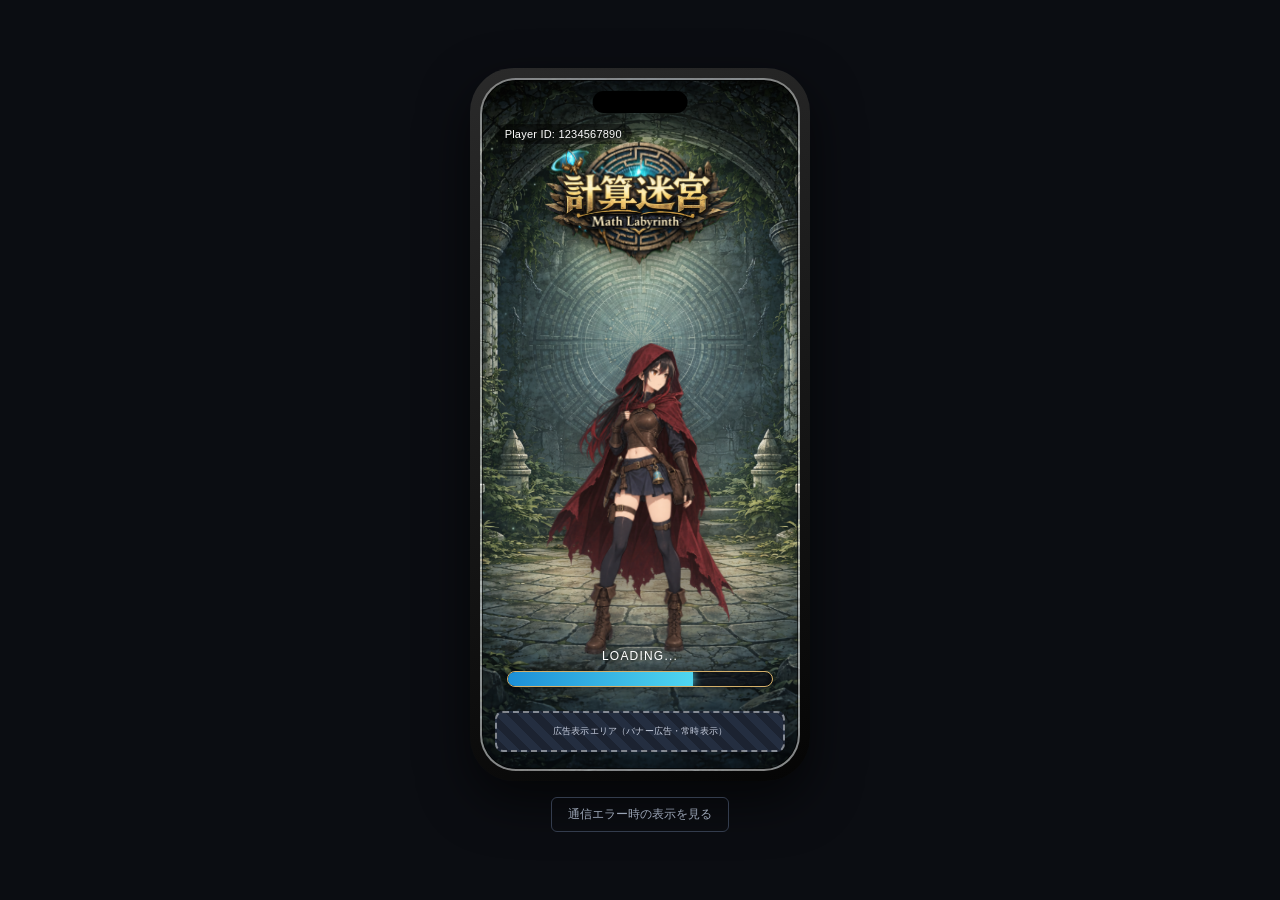
==== docs/screen-design/html-image/01-title/index.html @ 2b152027 "✨feat: ストーリー画面の詳細設計、画面モックアップ用スキルとHTMLモックアップを追加 - 10-story.mdのユースケース・画面遷移・取得/送信要素・例外処理を記入 - building-" ====
<!DOCTYPE html>
<html lang="ja">
<head>
<meta charset="UTF-8">
<meta name="viewport" content="width=device-width, initial-scale=1.0">
<title>01 タイトル画面</title>
<link rel="stylesheet" href="style.css">
</head>
<body>

<div class="phone">
  <div class="phone-screen" style="background-image:url('../assets/background.png');">

    <!-- サイレントログイン完了時に表示される -->
    <div class="player-id" id="playerId" hidden>
      Player ID: <span id="playerIdValue">-</span>
    </div>

    <img class="logo" src="../assets/logo.png" alt="計算迷宮 Math Labyrinth ロゴ">
    <img class="character" src="../assets/character.png" alt="キャラクター">

    <!-- ローディング中 と START表示 を切り替える領域 -->
    <div class="bottom-area">
      <div class="loading-block" id="loadingBlock">
        <p class="loading-label">LOADING...</p>
        <div class="loading-bar-frame">
          <div class="loading-bar-fill" id="loadingBarFill"></div>
        </div>
      </div>

      <button class="start-button" id="startButton" hidden>
        <span class="deco">◈</span>
        <span>START</span>
        <span class="deco">◈</span>
      </button>
    </div>

    <!-- バナー広告エリア（要件定義 3.4: 画面下部に常時表示） -->
    <div class="banner-ad">広告表示エリア（バナー広告・常時表示）</div>

    <!-- 通信失敗時のエラーモーダル（普段は非表示。広告エリアより上に重ねて画面全体を覆う） -->
    <div class="modal-overlay" id="errorModal" hidden>
      <div class="modal-box">
        <div class="modal-icon">⚠</div>
        <p class="modal-message" id="errorMessage">通信に失敗しました</p>
        <button class="reconnect-button" id="reconnectButton">
          <span class="reload-icon">⟳</span> 再接続
        </button>
      </div>
    </div>

  </div>

</div>

<!-- 押すとエラーモーダルを表示できる確認用ボタン -->
<button class="error-toggle" id="errorToggle">通信エラー時の表示を見る</button>

<script src="script.js"></script>
</body>
</html>
---- docs/screen-design/html-image/01-title/style.css ----
/* ==========================================================
   調整用の変数（色やサイズを変えたいときはここを編集）
   ========================================================== */
:root {
  --gold: #d4af6a;
  --gold-bright: #f4d98a;
  --cyan: #4fd6f0;

  --phone-width: 340px;   /* スマホ枠の幅 */
  --logo-width: 78%;      /* ロゴの横幅（枠に対する割合） */
  --character-height: 46%; /* キャラクターの高さ（枠に対する割合） */
}

* {
  box-sizing: border-box;
}

body {
  margin: 0;
  min-height: 100vh;
  display: flex;
  flex-direction: column;
  align-items: center;
  justify-content: center;
  gap: 16px;
  background: #0b0d12;
  font-family: "Hiragino Kaku Gothic ProN", "Yu Gothic", "Meiryo", sans-serif;
  padding: 24px 12px;
}

/* ============ スマホフレーム ============ */

.phone {
  width: min(92vw, var(--phone-width));
  border-radius: 44px; /* iPhone16の角丸に近づける */
  padding: 10px;
  background: linear-gradient(160deg, #2a2a2a, #050505);
  box-shadow: 0 20px 50px rgba(0, 0, 0, 0.6);
}

/* ゲーム画面＋広告エリアを含む「画面」全体。iPhone16の論理解像度(393×852pt)を基準にした比率 */
.phone-screen {
  position: relative;
  width: 100%;
  aspect-ratio: 393 / 852;
  border-radius: 36px;
  overflow: hidden;
  background-size: cover;
  background-position: center;
  background-color: #10131a;
  border: 2px solid rgba(255, 255, 255, 0.5); /* 画面の境界線 */
  box-shadow: inset 0 0 0 1px rgba(0, 0, 0, 0.6);
}

/* Dynamic Island（iPhone16の見た目に寄せるための装飾） */
.phone-screen::before {
  content: "";
  position: absolute;
  top: 1.6%;
  left: 50%;
  transform: translateX(-50%);
  width: 30%;
  height: 3.2%;
  background: #000;
  border-radius: 999px;
  z-index: 5;
}

/* バナー広告エリア。画面の内側・最下部に常時表示する帯として配置する */
.banner-ad {
  position: absolute;
  left: 4%;
  right: 4%;
  bottom: 2.5%;
  height: 6%; /* 320x50相当のバナー比率に近いサイズ感 */
  border-radius: 8px;
  border: 2px dashed rgba(255, 255, 255, 0.45);
  background: repeating-linear-gradient(
    45deg,
    #1c2331,
    #1c2331 8px,
    #242e40 8px,
    #242e40 16px
  );
  display: flex;
  align-items: center;
  justify-content: center;
  text-align: center;
  padding: 4px 8px;
  color: #c7cede;
  font-size: 9px;
  letter-spacing: 0.02em;
  line-height: 1.3;
}

/* Dynamic Islandの下に十分な余白を空けて配置し、重ならないようにする */
.player-id {
  position: absolute;
  top: 6.5%;
  left: 4%;
  font-size: 11px;
  color: #fff;
  background: rgba(0, 0, 0, 0.45);
  padding: 4px 10px;
  border-radius: 20px;
  letter-spacing: 0.02em;
  white-space: nowrap;
}

.logo {
  position: absolute;
  top: 6%;
  left: 50%;
  transform: translateX(-50%);
  width: var(--logo-width);
  filter: drop-shadow(0 4px 10px rgba(0, 0, 0, 0.6));
}

.character {
  position: absolute;
  bottom: 16%;
  left: 50%;
  transform: translateX(-50%);
  height: var(--character-height);
  filter: drop-shadow(0 8px 14px rgba(0, 0, 0, 0.5));
}

.bottom-area {
  position: absolute;
  bottom: 12%; /* 下の広告エリアと重ならないよう余白を確保 */
  left: 8%;
  right: 8%;
  display: flex;
  align-items: center;
  justify-content: center;
}

/* --- ローディング --- */

.loading-block {
  width: 100%;
  text-align: center;
}

.loading-label {
  margin: 0 0 8px;
  font-size: 12px;
  letter-spacing: 0.1em;
  color: #fff;
  text-shadow: 0 0 6px rgba(0, 0, 0, 0.8);
}

.loading-bar-frame {
  height: 16px;
  border-radius: 10px;
  border: 1.5px solid var(--gold);
  background: rgba(10, 14, 22, 0.7);
  overflow: hidden;
  box-shadow: 0 0 8px rgba(0, 0, 0, 0.5), inset 0 0 4px rgba(0, 0, 0, 0.6);
}

.loading-bar-fill {
  height: 100%;
  width: 0%;
  background: linear-gradient(90deg, #1c8fd6, var(--cyan));
  box-shadow: 0 0 10px var(--cyan);
  transition: width 0.4s ease;
}

/* --- STARTボタン --- */

.start-button {
  width: 100%;
  align-items: center;
  justify-content: center;
  gap: 10px;
  padding: 10px 0;
  background: rgba(8, 14, 24, 0.55);
  border: 1.5px solid var(--gold);
  border-radius: 999px;
  color: var(--gold-bright);
  font-size: 18px;
  font-weight: bold;
  letter-spacing: 0.15em;
  cursor: pointer;
  animation: pulse 1.8s ease-in-out infinite;
}

.start-button .deco {
  color: var(--cyan);
  font-size: 14px;
}

/* [hidden] より display:flex が勝ってしまい常時表示になるのを防ぐ */
.start-button:not([hidden]) {
  display: flex;
}

@keyframes pulse {
  0%, 100% { box-shadow: 0 0 10px rgba(79, 214, 240, 0.25); }
  50% { box-shadow: 0 0 22px rgba(79, 214, 240, 0.55); }
}

/* --- エラーモーダル --- */

.modal-overlay {
  position: absolute;
  inset: 0;
  background: rgba(0, 0, 0, 0.55);
  align-items: center;
  justify-content: center;
  padding: 10%;
}

/* [hidden] より display:flex が勝ってしまい常時表示になるのを防ぐ */
.modal-overlay:not([hidden]) {
  display: flex;
}

.modal-box {
  width: 100%;
  background: linear-gradient(160deg, #232935, #12151c);
  border: 1.5px solid var(--gold);
  border-radius: 10px;
  padding: 28px 18px 20px;
  text-align: center;
  box-shadow: 0 10px 30px rgba(0, 0, 0, 0.6);
}

.modal-icon {
  width: 44px;
  height: 44px;
  margin: -50px auto 14px;
  border-radius: 50%;
  background: radial-gradient(circle, #1c8fd6, #0c3a5c);
  border: 1.5px solid var(--gold);
  display: flex;
  align-items: center;
  justify-content: center;
  font-size: 20px;
  color: var(--cyan);
}

.modal-message {
  margin: 0 0 16px;
  font-size: 13px;
  color: #e8ecf1;
}

.reconnect-button {
  display: inline-flex;
  align-items: center;
  gap: 6px;
  padding: 8px 20px;
  background: rgba(20, 40, 60, 0.7);
  border: 1px solid var(--cyan);
  border-radius: 6px;
  color: var(--cyan);
  font-size: 13px;
  cursor: pointer;
}

/* ============ エラー表示トグル ============ */

.error-toggle {
  padding: 8px 16px;
  background: transparent;
  border: 1px solid #333c4d;
  border-radius: 6px;
  color: #9aa4b5;
  font-size: 12px;
  cursor: pointer;
}

.error-toggle:hover {
  border-color: var(--gold);
  color: var(--gold-bright);
}
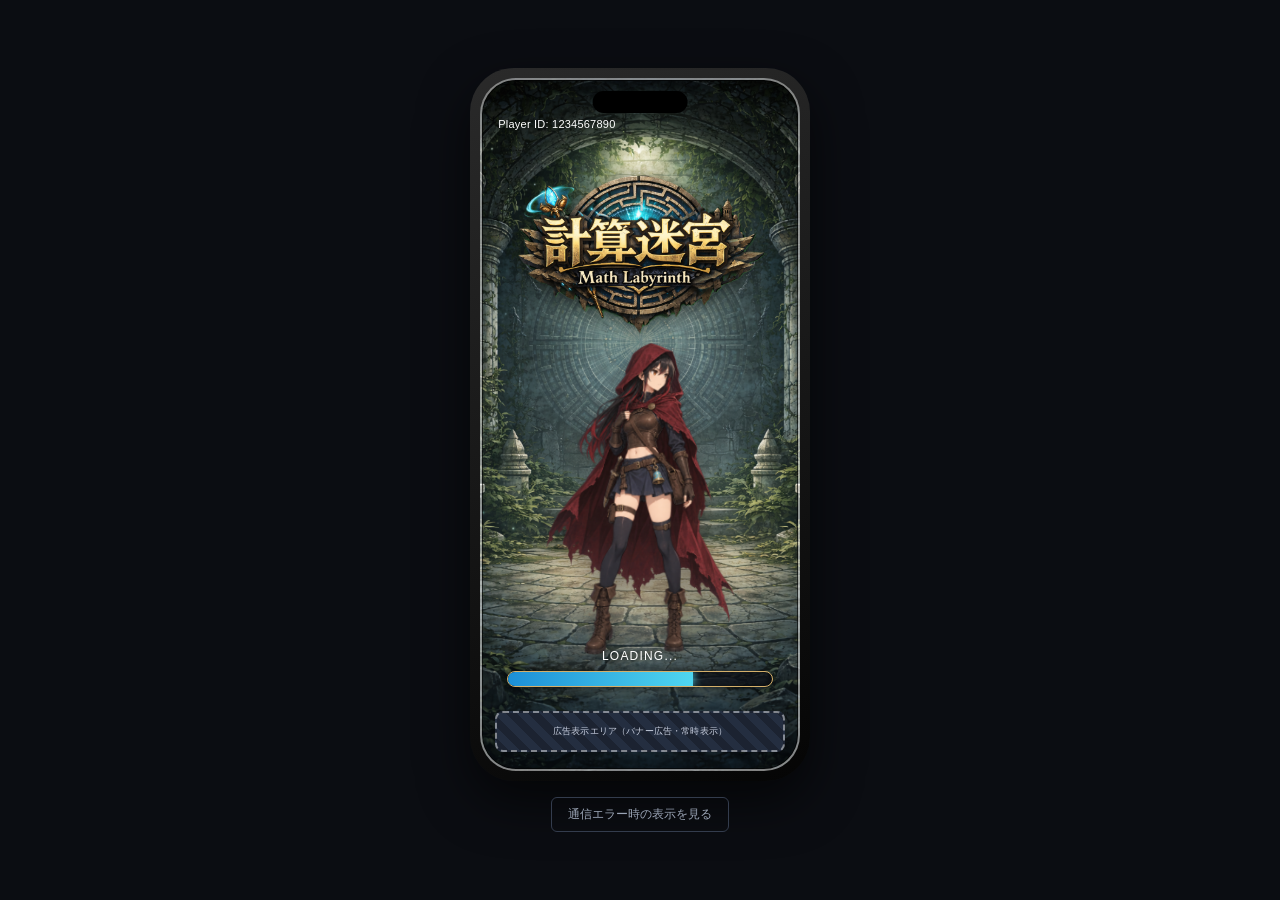
==== commit 770a6b63: "✨feat: 02・03・05を羊皮紙デザインに刷新し、全画面を共通スタイルへ寄せる 全画面: 各 index.html から common/chrome.css を読み込み、style.css から" ====
--- a/docs/screen-design/html-image/01-title/index.html
+++ b/docs/screen-design/html-image/01-title/index.html
@@ -4,6 +4,7 @@
 <meta charset="UTF-8">
 <meta name="viewport" content="width=device-width, initial-scale=1.0">
 <title>01 タイトル画面</title>
+<link rel="stylesheet" href="../common/chrome.css">
 <link rel="stylesheet" href="style.css">
 </head>
 <body>
@@ -43,9 +44,9 @@
       <div class="modal-box">
         <div class="modal-icon">⚠</div>
         <p class="modal-message" id="errorMessage">通信に失敗しました</p>
-        <button class="reconnect-button" id="reconnectButton">
-          <span class="reload-icon">⟳</span> 再接続
-        </button>
+        <div class="modal-actions">
+          <button class="modal-button" id="reconnectButton"><span class="reload-icon">⟳</span> 再接続</button>
+        </div>
       </div>
     </div>
 
@@ -54,7 +55,9 @@
 </div>
 
 <!-- 押すとエラーモーダルを表示できる確認用ボタン -->
-<button class="error-toggle" id="errorToggle">通信エラー時の表示を見る</button>
+<div class="preview-buttons">
+  <button class="preview-toggle" id="errorToggle">通信エラー時の表示を見る</button>
+</div>
 
 <script src="script.js"></script>
 </body>
--- a/docs/screen-design/html-image/common/chrome.css
+++ b/docs/screen-design/html-image/common/chrome.css
@@ -0,0 +1,605 @@
+/* ==========================================================
+   全画面で共通のスタイル
+   各画面の index.html から、画面固有の style.css より先に読み込む。
+
+   ここに置くもの: 色とスマホ枠の変数、スマホフレーム、バナー広告、
+   上部バー、通知（トースト）、モーダル、確認用ボタン
+   各画面に置くもの: その画面にしかない要素と、その配置
+   ========================================================== */
+
+/* ==========================================================
+   調整用の変数（色やサイズを変えたいときはここを編集）
+   ========================================================== */
+:root {
+  --gold: #d4af6a;
+  --gold-bright: #f4d98a;
+  --cyan: #4fd6f0;
+  --red: #e2637a;
+  --green: #5fd88a;
+
+  /* 羊皮紙（名前欄・通貨欄・メニューなどの紙面） */
+  --parchment: #ead9b4;
+  --parchment-deep: #cdb083;
+  --parchment-edge: #8a6a3c;
+  --parchment-ink: #4a3520;
+  --parchment-ink-sub: #6f5a3c;
+
+  /* 冒険譚らしい極太明朝。読み込みは各画面の index.html の Google Fonts */
+  --font-heading: "Kaisei Tokumin", "Shippori Mincho B1", "Yu Mincho", "Hiragino Mincho ProN", serif;
+  --font-body: "Shippori Mincho B1", "Yu Mincho", "Hiragino Mincho ProN", serif;
+
+  --phone-width: 340px; /* スマホ枠の幅 */
+}
+
+* {
+  box-sizing: border-box;
+}
+
+body {
+  margin: 0;
+  min-height: 100vh;
+  display: flex;
+  flex-direction: column;
+  align-items: center;
+  justify-content: center;
+  gap: 16px;
+  background: #0b0d12;
+  font-family: "Hiragino Kaku Gothic ProN", "Yu Gothic", "Meiryo", sans-serif;
+  padding: 24px 12px;
+}
+
+/* ==========================================================
+   共通クロム（.phone 〜 .banner-ad まで）
+   どの画面でもほぼそのまま使う部分。詳しい理由は SKILL.md 参照。
+   ========================================================== */
+
+.phone {
+  width: min(92vw, var(--phone-width));
+  border-radius: 44px; /* iPhone16の角丸に近づける */
+  padding: 10px;
+  background: linear-gradient(160deg, #2a2a2a, #050505);
+  box-shadow: 0 20px 50px rgba(0, 0, 0, 0.6);
+}
+
+/* 画面全体。iPhone16の論理解像度(393×852pt)を基準にした比率 */
+.phone-screen {
+  position: relative;
+  width: 100%;
+  aspect-ratio: 393 / 852;
+  border-radius: 36px;
+  overflow: hidden;
+  background-size: cover;
+  background-position: center;
+  background-color: #10131a;
+  border: 2px solid rgba(255, 255, 255, 0.5); /* 画面の境界線 */
+  box-shadow: inset 0 0 0 1px rgba(0, 0, 0, 0.6);
+}
+
+/* Dynamic Island（iPhone16の見た目に寄せるための装飾） */
+.phone-screen::before {
+  content: "";
+  position: absolute;
+  top: 1.6%;
+  left: 50%;
+  transform: translateX(-50%);
+  width: 30%;
+  height: 3.2%;
+  background: #000;
+  border-radius: 999px;
+  z-index: 5;
+}
+
+/* 画面全体に暗幕をかけて内容を読みやすくする（背景画像が明るい画面用） */
+.screen-scrim {
+  position: absolute;
+  inset: 0;
+  background: rgba(6, 9, 14, 0.62);
+}
+
+/* バナー広告エリア。画面の内側・最下部に常時表示する帯として配置する */
+.banner-ad {
+  position: absolute;
+  left: 4%;
+  right: 4%;
+  bottom: 2.5%;
+  height: 6%; /* 320x50相当のバナー比率に近いサイズ感 */
+  border-radius: 8px;
+  border: 2px dashed rgba(255, 255, 255, 0.45);
+  background: repeating-linear-gradient(
+    45deg,
+    #1c2331,
+    #1c2331 8px,
+    #242e40 8px,
+    #242e40 16px
+  );
+  display: flex;
+  align-items: center;
+  justify-content: center;
+  text-align: center;
+  padding: 4px 8px;
+  color: #c7cede;
+  font-size: 9px;
+  letter-spacing: 0.02em;
+  line-height: 1.3;
+}
+
+/* ==========================================================
+   共通パーツ（上部バー・通知・モーダル）
+   Dynamic Island（top 1.6%〜4.8%）の下に余白を空けて配置する
+   ========================================================== */
+
+.top-bar {
+  position: absolute;
+  top: 6.5%;
+  left: 4%;
+  right: 4%;
+  display: flex;
+  align-items: center;
+  justify-content: space-between;
+  gap: 8px;
+  z-index: 3;
+}
+
+.back-button {
+  display: flex;
+  align-items: center;
+  gap: 4px;
+  padding: 6px 12px;
+  background: rgba(0, 0, 0, 0.5);
+  border: 1.5px solid var(--gold);
+  border-radius: 999px;
+  color: var(--gold-bright);
+  font-size: 12px;
+  white-space: nowrap;
+  cursor: pointer;
+}
+
+.screen-title {
+  position: absolute;
+  top: 6.5%;
+  left: 5%;
+  transform: translateX(10%);
+  margin: 0;
+  font-size: 30px;
+  letter-spacing: 0.12em;
+  color: var(--gold-bright);
+  text-shadow: 0 2px 6px rgba(0, 0, 0, 0.8);
+  z-index: 2;
+}
+
+/* ==========================================================
+   本文領域
+   上部バーとバナー広告の間を埋める一枚の箱。
+   絶対配置はこの箱だけにして、中身は通常のフローで縦に積む。
+   要素を足すときは子要素を1つ増やすだけでよく、% の再調整が要らない。
+
+   縦の余りをどこに吸わせるかは flex: 1 を付けた要素で決める
+   （03ではモード一覧が伸び縮みし、下のボタンは常に最下部に残る）。
+   ========================================================== */
+
+.screen-body {
+  position: absolute;
+  top: 12%; /* 上部バー（top 6.5%）の下 */
+  left: 4%;
+  right: 4%;
+  bottom: 10%; /* バナー広告（bottom 2.5% + height 6%）の上 */
+  display: flex;
+  flex-direction: column;
+  gap: 10px;
+  z-index: 2;
+}
+
+/* 本文領域の中では、見出しも通常のフローに戻す */
+.screen-body .screen-title {
+  position: static;
+  transform: none;
+  text-align: center;
+}
+
+/* 本文領域の中でスクロールする箱は、端末の細いスクロールバーに寄せる */
+.screen-body ::-webkit-scrollbar {
+  width: 4px;
+}
+
+.screen-body ::-webkit-scrollbar-track {
+  background: transparent;
+}
+
+.screen-body ::-webkit-scrollbar-thumb {
+  border-radius: 999px;
+  background: rgba(92, 58, 22, 0.55); /* 羊皮紙の上でも暗い背景の上でも見える茶 */
+}
+
+/* 見出しの下に添える一文 */
+.screen-detail {
+  margin: -4px 0 0;
+  font-size: 10px;
+  line-height: 1.5;
+  color: #c7cede;
+  text-align: center;
+  text-shadow: 0 1px 4px rgba(0, 0, 0, 0.9);
+}
+
+.currency-badges {
+  display: flex;
+  gap: 6px;
+}
+
+.currency-badge {
+  display: flex;
+  align-items: center;
+  gap: 4px;
+  padding: 6px 10px;
+  background: rgba(0, 0, 0, 0.5);
+  border: 1.5px solid var(--gold);
+  border-radius: 999px;
+  color: #fff;
+  font-size: 12px;
+  white-space: nowrap;
+}
+
+.currency-icon.coin {
+  color: var(--gold-bright);
+}
+
+.currency-icon.gem {
+  color: var(--cyan);
+}
+
+/* ==========================================================
+   羊皮紙パーツ
+   名前欄・通貨欄・メニューなど、古い紙の質感で見せたい箱に付ける。
+   紙面（.parchment）と装飾（.parchment-framed）を分け、
+   位置とサイズは各要素側で指定する。
+   ========================================================== */
+
+.parchment {
+  position: relative; /* 装飾の擬似要素を重ねるため */
+  /* 素材の上に、縁の焼け・しみ・日焼けを重ねる */
+  background:
+    radial-gradient(
+      farthest-corner at 50% 50%,
+      rgba(104, 66, 26, 0) 52%,
+      rgba(104, 66, 26, 0.5) 88%,
+      rgba(74, 42, 14, 0.7) 100%
+    ),
+    radial-gradient(ellipse at 22% 18%, rgba(255, 252, 240, 0.4), transparent 55%),
+    radial-gradient(ellipse at 82% 88%, rgba(120, 88, 44, 0.25), transparent 60%),
+    url("../assets/parchment.png");
+  background-size: auto, auto, auto, 200px 200px;
+  /* 角ごとに丸みを変えて、断裁していない紙の縁に見せる */
+  border: 1px solid var(--parchment-edge);
+  border-radius: 11px 5px 12px 6px / 6px 12px 5px 11px;
+  color: var(--parchment-ink);
+  box-shadow:
+    inset 0 0 5px rgba(92, 58, 22, 0.55),
+    0 3px 0 rgba(74, 48, 20, 0.45), /* 紙の厚み */
+    0 6px 14px rgba(0, 0, 0, 0.55);
+}
+
+/* --- 装飾（面積のあるボタン向け。二重罫と四隅の金具） --- */
+
+.parchment-framed::before,
+.parchment-framed::after {
+  content: "";
+  position: absolute;
+  inset: 4px;
+  border-radius: inherit;
+  pointer-events: none;
+}
+
+/* 内側の二重罫。外側に濃い罫、内側に紙の白を置いて彫り込みに見せる */
+.parchment-framed::before {
+  border: 1px solid rgba(92, 58, 22, 0.5);
+  box-shadow: inset 0 0 0 2px rgba(255, 248, 230, 0.3);
+}
+
+/* 四隅の金具 */
+.parchment-framed::after {
+  background-image:
+    radial-gradient(circle at 42% 38%, #e6c67e 0 18%, #a87c3c 46%, #4f3616 68%, transparent 70%),
+    radial-gradient(circle at 42% 38%, #e6c67e 0 18%, #a87c3c 46%, #4f3616 68%, transparent 70%),
+    radial-gradient(circle at 42% 38%, #e6c67e 0 18%, #a87c3c 46%, #4f3616 68%, transparent 70%),
+    radial-gradient(circle at 42% 38%, #e6c67e 0 18%, #a87c3c 46%, #4f3616 68%, transparent 70%);
+  background-repeat: no-repeat;
+  background-size: 7px 7px;
+  background-position:
+    2px 2px,
+    calc(100% - 2px) 2px,
+    2px calc(100% - 2px),
+    calc(100% - 2px) calc(100% - 2px);
+}
+
+/* 押したときに紙の厚み分だけ沈める */
+.parchment-framed:active {
+  transform: translateY(2px);
+  box-shadow:
+    inset 0 0 5px rgba(92, 58, 22, 0.6),
+    0 1px 0 rgba(74, 48, 20, 0.45),
+    0 2px 6px rgba(0, 0, 0, 0.5);
+}
+
+/* ==========================================================
+   木札パーツ
+   羊皮紙の上に置くボタンに使う。紙と紙を重ねると境目が読めないため、
+   一段手前に来るものは素材を変える。
+   ========================================================== */
+
+.wood {
+  position: relative;
+  /* 素材の上に、中央の照りと縁の落ち込みを重ねる */
+  background:
+    radial-gradient(ellipse at 50% 38%, rgba(255, 206, 150, 0.16), transparent 62%),
+    radial-gradient(
+      farthest-corner at 50% 50%,
+      rgba(18, 7, 3, 0) 52%,
+      rgba(18, 7, 3, 0.4) 88%,
+      rgba(12, 5, 2, 0.6) 100%
+    ),
+    url("../assets/wood.jpg");
+  background-size: auto, auto, 170px 170px;
+  border: 1px solid #2c150e;
+  border-radius: 5px;
+  color: #f6e6c6;
+  box-shadow:
+    inset 0 1px 0 rgba(255, 210, 160, 0.28), /* 上辺の面取り */
+    inset 0 -2px 5px rgba(20, 8, 4, 0.55),
+    0 3px 0 rgba(30, 14, 8, 0.7), /* 板の厚み */
+    0 6px 12px rgba(0, 0, 0, 0.5);
+}
+
+/* ==========================================================
+   アイコン（PNG素材・インラインSVG共通）
+   font-size で大きさを変えられるよう 1em にそろえる。
+   SVGは currentColor を使い、親の color で色を決める。
+   ========================================================== */
+
+.icon {
+  flex: none;
+  display: block;
+  width: 1em;
+  height: 1em;
+  object-fit: contain;
+  fill: none;
+  stroke: currentColor;
+  stroke-width: 1.7;
+  stroke-linecap: round;
+  stroke-linejoin: round;
+}
+
+/* --- 画面遷移の代わりの一時的な通知 --- */
+
+.nav-toast {
+  position: absolute;
+  left: 50%;
+  bottom: 20%;
+  transform: translate(-50%, 8px);
+  padding: 8px 16px;
+  background: rgba(10, 14, 22, 0.9);
+  border: 1px solid var(--cyan);
+  border-radius: 999px;
+  color: var(--cyan);
+  font-size: 11px;
+  white-space: nowrap;
+  opacity: 0;
+  visibility: hidden;
+  transition: opacity 0.25s ease, transform 0.25s ease;
+  z-index: 30;
+}
+
+.nav-toast.show {
+  opacity: 1;
+  visibility: visible;
+  transform: translate(-50%, 0);
+}
+
+/* --- アラート相当の通知（画面上部に出る赤色の帯） --- */
+
+.error-toast {
+  position: absolute;
+  top: 6.5%;
+  left: 50%;
+  transform: translate(-50%, -10px);
+  padding: 6px 14px;
+  background: rgba(40, 12, 12, 0.92);
+  border: 1px solid var(--red);
+  border-radius: 999px;
+  color: #f5c1cc;
+  font-size: 11px;
+  white-space: nowrap;
+  opacity: 0;
+  visibility: hidden;
+  transition: opacity 0.25s ease, transform 0.25s ease;
+  z-index: 30;
+}
+
+.error-toast.show {
+  opacity: 1;
+  visibility: visible;
+  transform: translate(-50%, 0);
+}
+
+/* --- 成功アラート相当の通知（緑色版） --- */
+
+.success-toast {
+  position: absolute;
+  top: 6.5%;
+  left: 50%;
+  transform: translate(-50%, -10px);
+  padding: 6px 14px;
+  background: rgba(10, 30, 20, 0.92);
+  border: 1px solid var(--green);
+  border-radius: 999px;
+  color: #bdf0cf;
+  font-size: 11px;
+  white-space: nowrap;
+  opacity: 0;
+  visibility: hidden;
+  transition: opacity 0.25s ease, transform 0.25s ease;
+  z-index: 30;
+}
+
+.success-toast.show {
+  opacity: 1;
+  visibility: visible;
+  transform: translate(-50%, 0);
+}
+
+/* --- 汎用モーダル --- */
+
+.modal-overlay {
+  position: absolute;
+  inset: 0;
+  align-items: center;
+  justify-content: center;
+  padding: 10%;
+}
+
+/* [hidden] より display:flex が勝ってしまい常時表示になるのを防ぐ */
+.modal-overlay:not([hidden]) {
+  display: flex;
+  background: rgba(0, 0, 0, 0.55);
+  z-index: 25;
+}
+
+.modal-box {
+  width: 100%;
+  background: linear-gradient(160deg, #232935, #12151c);
+  border: 1.5px solid var(--gold);
+  border-radius: 10px;
+  padding: 28px 18px 20px;
+  text-align: center;
+  box-shadow: 0 10px 30px rgba(0, 0, 0, 0.6);
+}
+
+/* 枠の上辺にかかるように置くため、負のマージンで持ち上げる。
+   .modal-box に overflow を持たせると切れてしまうので注意 */
+.modal-icon {
+  width: 44px;
+  height: 44px;
+  margin: -50px auto 14px;
+  border-radius: 50%;
+  background: radial-gradient(circle, #1c8fd6, #0c3a5c);
+  border: 1.5px solid var(--gold);
+  display: flex;
+  align-items: center;
+  justify-content: center;
+  font-size: 20px;
+  color: var(--cyan);
+}
+
+.modal-title {
+  margin: 0 0 10px;
+  font-size: 14px;
+  color: var(--gold-bright);
+  letter-spacing: 0.06em;
+}
+
+.modal-message {
+  margin: 0 0 16px;
+  font-size: 13px;
+  line-height: 1.5;
+  color: #e8ecf1;
+}
+
+.modal-note {
+  margin: -8px 0 14px;
+  font-size: 10px;
+  line-height: 1.4;
+  color: #f0a9b6;
+}
+
+.modal-actions {
+  display: flex;
+  gap: 8px;
+  justify-content: center;
+  flex-wrap: wrap;
+}
+
+.modal-button {
+  display: inline-flex;
+  align-items: center;
+  justify-content: center;
+  gap: 6px;
+  padding: 8px 20px;
+  background: rgba(20, 40, 60, 0.7);
+  border: 1px solid var(--cyan);
+  border-radius: 6px;
+  color: var(--cyan);
+  font-size: 13px;
+  cursor: pointer;
+}
+
+/* ボタンが1つだけのときは横を広めにとる */
+.modal-actions > .modal-button:only-child {
+  padding: 8px 40px;
+}
+
+/* 2つ以上並ぶときは幅を分け合う */
+.modal-actions > .modal-button:not(:only-child) {
+  flex: 1;
+  min-width: 96px;
+  padding: 9px 8px; /* 「メニューに戻る」が折り返さない幅 */
+  font-size: 12px;
+}
+
+.modal-button.primary {
+  background: rgba(60, 46, 16, 0.7);
+  border-color: var(--gold);
+  color: var(--gold-bright);
+  font-weight: bold;
+}
+
+.modal-button.danger {
+  background: rgba(80, 20, 20, 0.6);
+  border-color: #a4483f;
+  color: #ffb9ae;
+}
+
+/* ==========================================================
+   例外系の表示を確認するためのボタン（画面の外・デモ用）
+   ========================================================== */
+
+.preview-buttons {
+  display: flex;
+  flex-wrap: wrap;
+  gap: 8px;
+  justify-content: center;
+  max-width: min(92vw, 420px);
+}
+
+.preview-toggle {
+  padding: 8px 16px;
+  background: transparent;
+  border: 1px solid #333c4d;
+  border-radius: 6px;
+  color: #9aa4b5;
+  font-size: 12px;
+  cursor: pointer;
+}
+
+.preview-toggle:hover {
+  border-color: var(--gold);
+  color: var(--gold-bright);
+}
+
+/* ==========================================================
+   hidden で隠す要素の打ち消し
+   上の共通クロムで display を直接指定しているものは、
+   [hidden] より display が勝つため個別に打ち消す
+   ========================================================== */
+
+/* 広告解除の購入後にバナーを隠す（08 ショップ） */
+.banner-ad[hidden] {
+  display: none;
+}
+
+/* 処理中にモーダルのボタンを隠す（08 ショップ） */
+.modal-actions[hidden] {
+  display: none;
+}
+
+/* 条件によって出し分ける補足文（04 ゲーム / 08 ショップ） */
+.modal-note:not([hidden]) {
+  display: block;
+}
--- a/docs/screen-design/html-image/01-title/style.css
+++ b/docs/screen-design/html-image/01-title/style.css
@@ -1,106 +1,21 @@
 /* ==========================================================
-   調整用の変数（色やサイズを変えたいときはここを編集）
+   01 タイトル画面の固有スタイル
+   共通部分（スマホ枠・バナー広告・モーダル・確認用ボタン）は
+   ../common/chrome.css にあります
    ========================================================== */
+
 :root {
-  --gold: #d4af6a;
-  --gold-bright: #f4d98a;
-  --cyan: #4fd6f0;
-
-  --phone-width: 340px;   /* スマホ枠の幅 */
-  --logo-width: 78%;      /* ロゴの横幅（枠に対する割合） */
+  --logo-width: 100%;      /* ロゴの横幅（枠に対する割合） */
   --character-height: 46%; /* キャラクターの高さ（枠に対する割合） */
-}
-
-* {
-  box-sizing: border-box;
-}
-
-body {
-  margin: 0;
-  min-height: 100vh;
-  display: flex;
-  flex-direction: column;
-  align-items: center;
-  justify-content: center;
-  gap: 16px;
-  background: #0b0d12;
-  font-family: "Hiragino Kaku Gothic ProN", "Yu Gothic", "Meiryo", sans-serif;
-  padding: 24px 12px;
-}
-
-/* ============ スマホフレーム ============ */
-
-.phone {
-  width: min(92vw, var(--phone-width));
-  border-radius: 44px; /* iPhone16の角丸に近づける */
-  padding: 10px;
-  background: linear-gradient(160deg, #2a2a2a, #050505);
-  box-shadow: 0 20px 50px rgba(0, 0, 0, 0.6);
-}
-
-/* ゲーム画面＋広告エリアを含む「画面」全体。iPhone16の論理解像度(393×852pt)を基準にした比率 */
-.phone-screen {
-  position: relative;
-  width: 100%;
-  aspect-ratio: 393 / 852;
-  border-radius: 36px;
-  overflow: hidden;
-  background-size: cover;
-  background-position: center;
-  background-color: #10131a;
-  border: 2px solid rgba(255, 255, 255, 0.5); /* 画面の境界線 */
-  box-shadow: inset 0 0 0 1px rgba(0, 0, 0, 0.6);
-}
-
-/* Dynamic Island（iPhone16の見た目に寄せるための装飾） */
-.phone-screen::before {
-  content: "";
-  position: absolute;
-  top: 1.6%;
-  left: 50%;
-  transform: translateX(-50%);
-  width: 30%;
-  height: 3.2%;
-  background: #000;
-  border-radius: 999px;
-  z-index: 5;
-}
-
-/* バナー広告エリア。画面の内側・最下部に常時表示する帯として配置する */
-.banner-ad {
-  position: absolute;
-  left: 4%;
-  right: 4%;
-  bottom: 2.5%;
-  height: 6%; /* 320x50相当のバナー比率に近いサイズ感 */
-  border-radius: 8px;
-  border: 2px dashed rgba(255, 255, 255, 0.45);
-  background: repeating-linear-gradient(
-    45deg,
-    #1c2331,
-    #1c2331 8px,
-    #242e40 8px,
-    #242e40 16px
-  );
-  display: flex;
-  align-items: center;
-  justify-content: center;
-  text-align: center;
-  padding: 4px 8px;
-  color: #c7cede;
-  font-size: 9px;
-  letter-spacing: 0.02em;
-  line-height: 1.3;
 }
 
 /* Dynamic Islandの下に十分な余白を空けて配置し、重ならないようにする */
 .player-id {
   position: absolute;
-  top: 6.5%;
-  left: 4%;
+  top: 5%;
+  left: 2%;
   font-size: 11px;
   color: #fff;
-  background: rgba(0, 0, 0, 0.45);
   padding: 4px 10px;
   border-radius: 20px;
   letter-spacing: 0.02em;
@@ -109,7 +24,7 @@
 
 .logo {
   position: absolute;
-  top: 6%;
+  top: 10%;
   left: 50%;
   transform: translateX(-50%);
   width: var(--logo-width);
@@ -200,79 +115,3 @@
   0%, 100% { box-shadow: 0 0 10px rgba(79, 214, 240, 0.25); }
   50% { box-shadow: 0 0 22px rgba(79, 214, 240, 0.55); }
 }
-
-/* --- エラーモーダル --- */
-
-.modal-overlay {
-  position: absolute;
-  inset: 0;
-  background: rgba(0, 0, 0, 0.55);
-  align-items: center;
-  justify-content: center;
-  padding: 10%;
-}
-
-/* [hidden] より display:flex が勝ってしまい常時表示になるのを防ぐ */
-.modal-overlay:not([hidden]) {
-  display: flex;
-}
-
-.modal-box {
-  width: 100%;
-  background: linear-gradient(160deg, #232935, #12151c);
-  border: 1.5px solid var(--gold);
-  border-radius: 10px;
-  padding: 28px 18px 20px;
-  text-align: center;
-  box-shadow: 0 10px 30px rgba(0, 0, 0, 0.6);
-}
-
-.modal-icon {
-  width: 44px;
-  height: 44px;
-  margin: -50px auto 14px;
-  border-radius: 50%;
-  background: radial-gradient(circle, #1c8fd6, #0c3a5c);
-  border: 1.5px solid var(--gold);
-  display: flex;
-  align-items: center;
-  justify-content: center;
-  font-size: 20px;
-  color: var(--cyan);
-}
-
-.modal-message {
-  margin: 0 0 16px;
-  font-size: 13px;
-  color: #e8ecf1;
-}
-
-.reconnect-button {
-  display: inline-flex;
-  align-items: center;
-  gap: 6px;
-  padding: 8px 20px;
-  background: rgba(20, 40, 60, 0.7);
-  border: 1px solid var(--cyan);
-  border-radius: 6px;
-  color: var(--cyan);
-  font-size: 13px;
-  cursor: pointer;
-}
-
-/* ============ エラー表示トグル ============ */
-
-.error-toggle {
-  padding: 8px 16px;
-  background: transparent;
-  border: 1px solid #333c4d;
-  border-radius: 6px;
-  color: #9aa4b5;
-  font-size: 12px;
-  cursor: pointer;
-}
-
-.error-toggle:hover {
-  border-color: var(--gold);
-  color: var(--gold-bright);
-}
